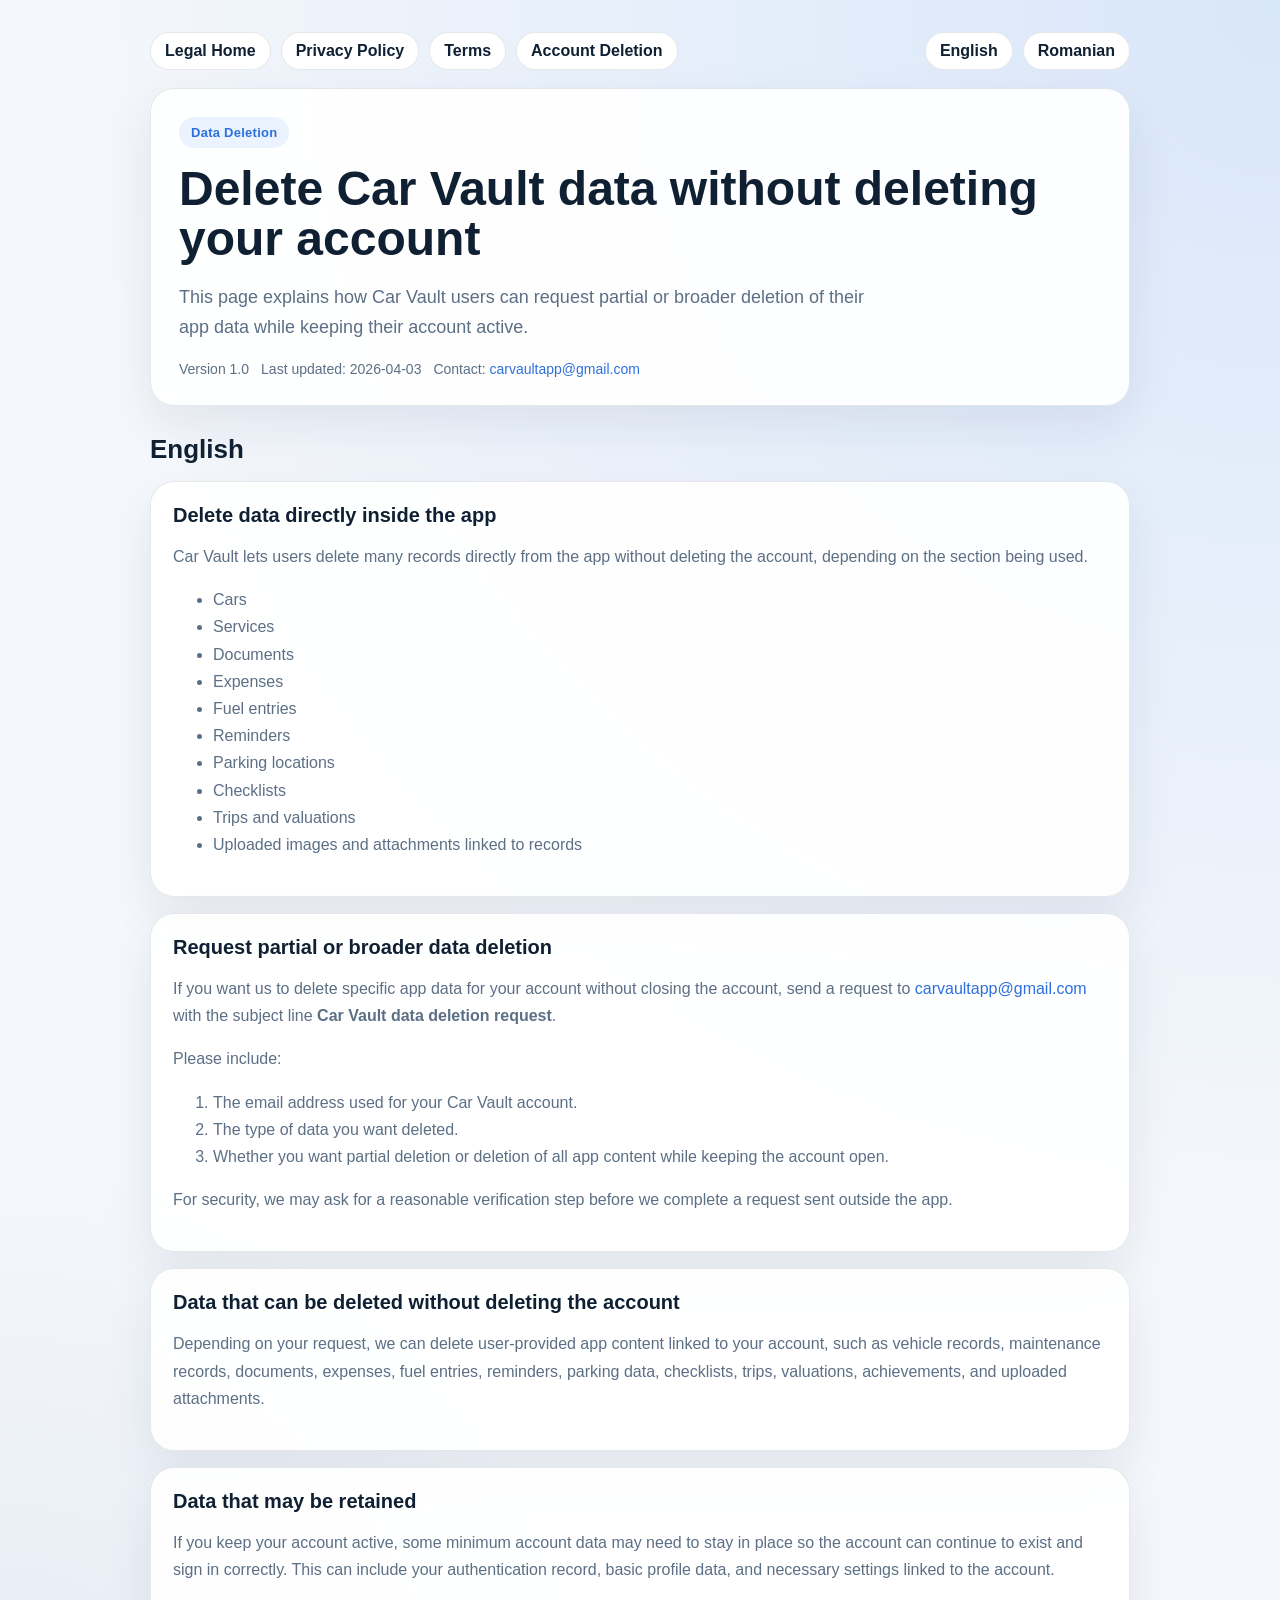
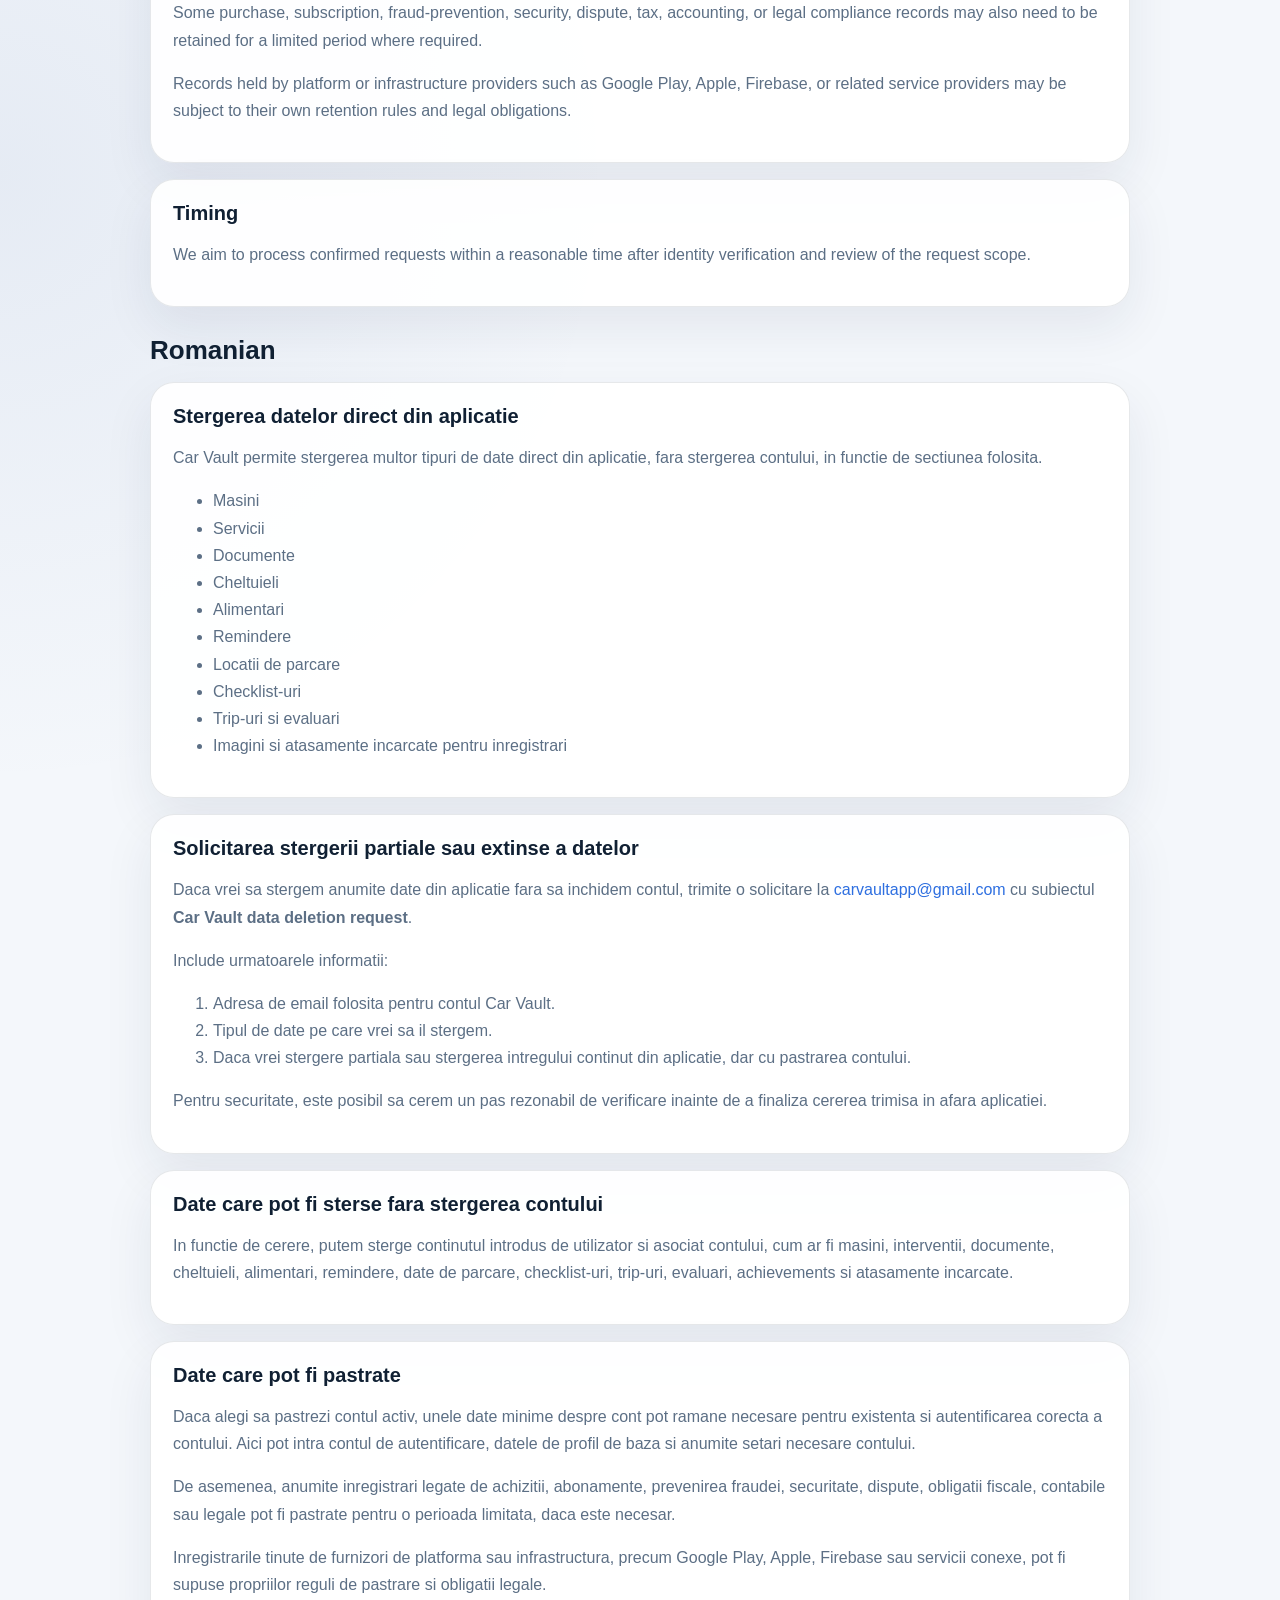
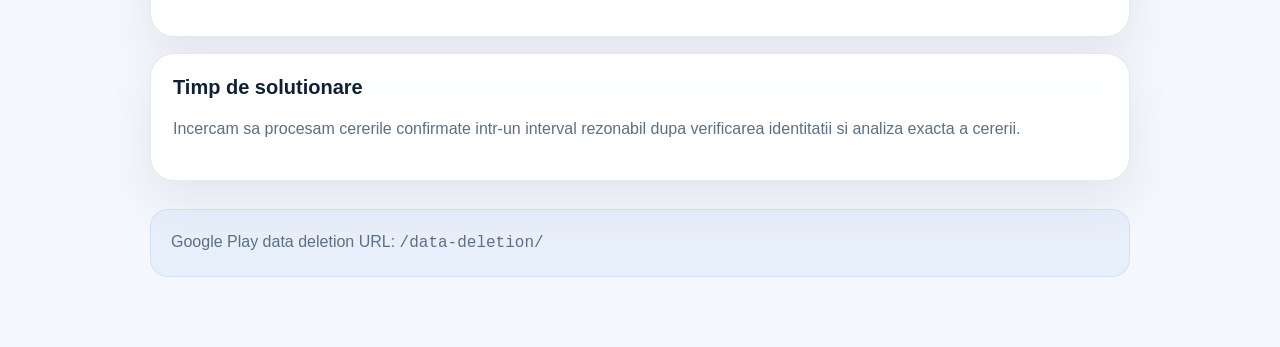
==== docs/data-deletion/index.html @ 2d4adf83 "Add files via upload" ====
<!DOCTYPE html>
<html lang="en">
  <head>
    <meta charset="utf-8" />
    <meta name="viewport" content="width=device-width, initial-scale=1" />
    <title>Car Vault Data Deletion</title>
    <meta
      name="description"
      content="How to request partial or full data deletion in Car Vault without deleting your account."
    />
    <link rel="stylesheet" href="../styles.css" />
  </head>
  <body>
    <main class="page">
      <div class="topbar">
        <nav>
          <a class="chip" href="../">Legal Home</a>
          <a class="chip" href="../privacy/">Privacy Policy</a>
          <a class="chip" href="../terms/">Terms</a>
          <a class="chip" href="../delete-account/">Account Deletion</a>
        </nav>
        <div class="lang-nav">
          <a class="chip" href="#en">English</a>
          <a class="chip" href="#ro">Romanian</a>
        </div>
      </div>

      <section class="hero">
        <span class="eyebrow">Data Deletion</span>
        <h1>Delete Car Vault data without deleting your account</h1>
        <p>
          This page explains how Car Vault users can request partial or broader
          deletion of their app data while keeping their account active.
        </p>
        <div class="meta">
          <span>Version 1.0</span>
          <span>Last updated: 2026-04-03</span>
          <span>Contact: <a href="mailto:carvaultapp@gmail.com">carvaultapp@gmail.com</a></span>
        </div>
      </section>

      <section id="en" class="language-block">
        <h2>English</h2>

        <article class="section-card">
          <h3>Delete data directly inside the app</h3>
          <p>
            Car Vault lets users delete many records directly from the app without
            deleting the account, depending on the section being used.
          </p>
          <ul>
            <li>Cars</li>
            <li>Services</li>
            <li>Documents</li>
            <li>Expenses</li>
            <li>Fuel entries</li>
            <li>Reminders</li>
            <li>Parking locations</li>
            <li>Checklists</li>
            <li>Trips and valuations</li>
            <li>Uploaded images and attachments linked to records</li>
          </ul>
        </article>

        <article class="section-card">
          <h3>Request partial or broader data deletion</h3>
          <p>
            If you want us to delete specific app data for your account without closing
            the account, send a request to
            <a href="mailto:carvaultapp@gmail.com?subject=Car%20Vault%20data%20deletion%20request">carvaultapp@gmail.com</a>
            with the subject line <strong>Car Vault data deletion request</strong>.
          </p>
          <p>Please include:</p>
          <ol>
            <li>The email address used for your Car Vault account.</li>
            <li>The type of data you want deleted.</li>
            <li>Whether you want partial deletion or deletion of all app content while keeping the account open.</li>
          </ol>
          <p>
            For security, we may ask for a reasonable verification step before we
            complete a request sent outside the app.
          </p>
        </article>

        <article class="section-card">
          <h3>Data that can be deleted without deleting the account</h3>
          <p>
            Depending on your request, we can delete user-provided app content linked to
            your account, such as vehicle records, maintenance records, documents,
            expenses, fuel entries, reminders, parking data, checklists, trips,
            valuations, achievements, and uploaded attachments.
          </p>
        </article>

        <article class="section-card">
          <h3>Data that may be retained</h3>
          <p>
            If you keep your account active, some minimum account data may need to stay
            in place so the account can continue to exist and sign in correctly. This
            can include your authentication record, basic profile data, and necessary
            settings linked to the account.
          </p>
          <p>
            Some purchase, subscription, fraud-prevention, security, dispute, tax,
            accounting, or legal compliance records may also need to be retained for a
            limited period where required.
          </p>
          <p>
            Records held by platform or infrastructure providers such as Google Play,
            Apple, Firebase, or related service providers may be subject to their own
            retention rules and legal obligations.
          </p>
        </article>

        <article class="section-card">
          <h3>Timing</h3>
          <p>
            We aim to process confirmed requests within a reasonable time after identity
            verification and review of the request scope.
          </p>
        </article>
      </section>

      <section id="ro" class="language-block">
        <h2>Romanian</h2>

        <article class="section-card">
          <h3>Stergerea datelor direct din aplicatie</h3>
          <p>
            Car Vault permite stergerea multor tipuri de date direct din aplicatie,
            fara stergerea contului, in functie de sectiunea folosita.
          </p>
          <ul>
            <li>Masini</li>
            <li>Servicii</li>
            <li>Documente</li>
            <li>Cheltuieli</li>
            <li>Alimentari</li>
            <li>Remindere</li>
            <li>Locatii de parcare</li>
            <li>Checklist-uri</li>
            <li>Trip-uri si evaluari</li>
            <li>Imagini si atasamente incarcate pentru inregistrari</li>
          </ul>
        </article>

        <article class="section-card">
          <h3>Solicitarea stergerii partiale sau extinse a datelor</h3>
          <p>
            Daca vrei sa stergem anumite date din aplicatie fara sa inchidem contul,
            trimite o solicitare la
            <a href="mailto:carvaultapp@gmail.com?subject=Car%20Vault%20data%20deletion%20request">carvaultapp@gmail.com</a>
            cu subiectul <strong>Car Vault data deletion request</strong>.
          </p>
          <p>Include urmatoarele informatii:</p>
          <ol>
            <li>Adresa de email folosita pentru contul Car Vault.</li>
            <li>Tipul de date pe care vrei sa il stergem.</li>
            <li>Daca vrei stergere partiala sau stergerea intregului continut din aplicatie, dar cu pastrarea contului.</li>
          </ol>
          <p>
            Pentru securitate, este posibil sa cerem un pas rezonabil de verificare
            inainte de a finaliza cererea trimisa in afara aplicatiei.
          </p>
        </article>

        <article class="section-card">
          <h3>Date care pot fi sterse fara stergerea contului</h3>
          <p>
            In functie de cerere, putem sterge continutul introdus de utilizator si
            asociat contului, cum ar fi masini, interventii, documente, cheltuieli,
            alimentari, remindere, date de parcare, checklist-uri, trip-uri, evaluari,
            achievements si atasamente incarcate.
          </p>
        </article>

        <article class="section-card">
          <h3>Date care pot fi pastrate</h3>
          <p>
            Daca alegi sa pastrezi contul activ, unele date minime despre cont pot
            ramane necesare pentru existenta si autentificarea corecta a contului. Aici
            pot intra contul de autentificare, datele de profil de baza si anumite
            setari necesare contului.
          </p>
          <p>
            De asemenea, anumite inregistrari legate de achizitii, abonamente,
            prevenirea fraudei, securitate, dispute, obligatii fiscale, contabile sau
            legale pot fi pastrate pentru o perioada limitata, daca este necesar.
          </p>
          <p>
            Inregistrarile tinute de furnizori de platforma sau infrastructura, precum
            Google Play, Apple, Firebase sau servicii conexe, pot fi supuse propriilor
            reguli de pastrare si obligatii legale.
          </p>
        </article>

        <article class="section-card">
          <h3>Timp de solutionare</h3>
          <p>
            Incercam sa procesam cererile confirmate intr-un interval rezonabil dupa
            verificarea identitatii si analiza exacta a cererii.
          </p>
        </article>
      </section>

      <p class="footer-note">
        Google Play data deletion URL:
        <code>/data-deletion/</code>
      </p>
    </main>
  </body>
</html>
---- docs/styles.css ----
:root {
  color-scheme: light;
  --bg: #f4f7fb;
  --surface: rgba(255, 255, 255, 0.92);
  --surface-strong: #ffffff;
  --text: #102033;
  --muted: #5c6f85;
  --border: rgba(16, 32, 51, 0.1);
  --accent: #5b9bf5;
  --accent-strong: #2e6fe0;
  --shadow: 0 20px 50px rgba(24, 42, 74, 0.08);
  --max: 980px;
}

* {
  box-sizing: border-box;
}

html {
  scroll-behavior: smooth;
}

body {
  margin: 0;
  min-height: 100vh;
  font-family: "Segoe UI", "SF Pro Text", "Helvetica Neue", Arial, sans-serif;
  background:
    radial-gradient(circle at top right, rgba(91, 155, 245, 0.18), transparent 32%),
    radial-gradient(circle at left center, rgba(58, 96, 163, 0.08), transparent 28%),
    var(--bg);
  color: var(--text);
}

a {
  color: var(--accent-strong);
  text-decoration: none;
}

a:hover {
  text-decoration: underline;
}

.page {
  width: min(calc(100% - 32px), var(--max));
  margin: 0 auto;
  padding: 32px 0 56px;
}

.hero,
.panel,
.section-card {
  background: var(--surface);
  border: 1px solid var(--border);
  box-shadow: var(--shadow);
  border-radius: 24px;
}

.hero {
  padding: 28px;
  margin-bottom: 24px;
}

.eyebrow {
  display: inline-flex;
  align-items: center;
  gap: 8px;
  padding: 8px 12px;
  border-radius: 999px;
  background: rgba(91, 155, 245, 0.12);
  color: var(--accent-strong);
  font-size: 13px;
  font-weight: 700;
  letter-spacing: 0.02em;
}

h1 {
  margin: 16px 0 12px;
  font-size: clamp(32px, 5vw, 48px);
  line-height: 1.04;
}

h2 {
  margin: 0 0 12px;
  font-size: 26px;
}

h3 {
  margin: 0 0 10px;
  font-size: 20px;
}

p,
li {
  color: var(--muted);
  font-size: 16px;
  line-height: 1.7;
}

.hero p {
  max-width: 720px;
  font-size: 18px;
}

.meta {
  display: flex;
  flex-wrap: wrap;
  gap: 12px;
  margin-top: 18px;
  color: var(--muted);
  font-size: 14px;
}

.grid {
  display: grid;
  grid-template-columns: repeat(auto-fit, minmax(240px, 1fr));
  gap: 18px;
}

.panel {
  padding: 22px;
}

.panel p {
  margin: 0 0 18px;
}

.button-row {
  display: flex;
  flex-wrap: wrap;
  gap: 12px;
}

.button,
.button-secondary {
  display: inline-flex;
  align-items: center;
  justify-content: center;
  gap: 8px;
  min-height: 44px;
  padding: 0 16px;
  border-radius: 999px;
  font-weight: 700;
  transition: transform 140ms ease, box-shadow 140ms ease, background 140ms ease;
}

.button {
  background: linear-gradient(135deg, var(--accent), var(--accent-strong));
  color: #fff;
  box-shadow: 0 14px 28px rgba(46, 111, 224, 0.24);
}

.button:hover,
.button-secondary:hover {
  text-decoration: none;
  transform: translateY(-1px);
}

.button-secondary {
  background: rgba(91, 155, 245, 0.08);
  color: var(--accent-strong);
}

.topbar {
  display: flex;
  flex-wrap: wrap;
  align-items: center;
  justify-content: space-between;
  gap: 12px;
  margin-bottom: 18px;
}

.topbar nav,
.lang-nav {
  display: flex;
  flex-wrap: wrap;
  gap: 10px;
}

.chip {
  display: inline-flex;
  align-items: center;
  min-height: 38px;
  padding: 0 14px;
  border-radius: 999px;
  border: 1px solid var(--border);
  background: var(--surface-strong);
  color: var(--text);
  font-weight: 600;
}

.language-block {
  margin-top: 28px;
}

.language-block:first-of-type {
  margin-top: 0;
}

.section-card {
  padding: 22px;
  margin-top: 16px;
}

.footer-note {
  margin-top: 28px;
  padding: 18px 20px;
  border-radius: 18px;
  background: rgba(91, 155, 245, 0.08);
  border: 1px solid rgba(91, 155, 245, 0.16);
  color: var(--muted);
}

code {
  font-family: "Cascadia Code", Consolas, monospace;
}

@media (max-width: 720px) {
  .page {
    width: min(calc(100% - 20px), var(--max));
    padding-top: 20px;
    padding-bottom: 32px;
  }

  .hero,
  .panel,
  .section-card {
    border-radius: 20px;
  }

  .hero {
    padding: 22px;
  }

  .panel,
  .section-card {
    padding: 18px;
  }
}
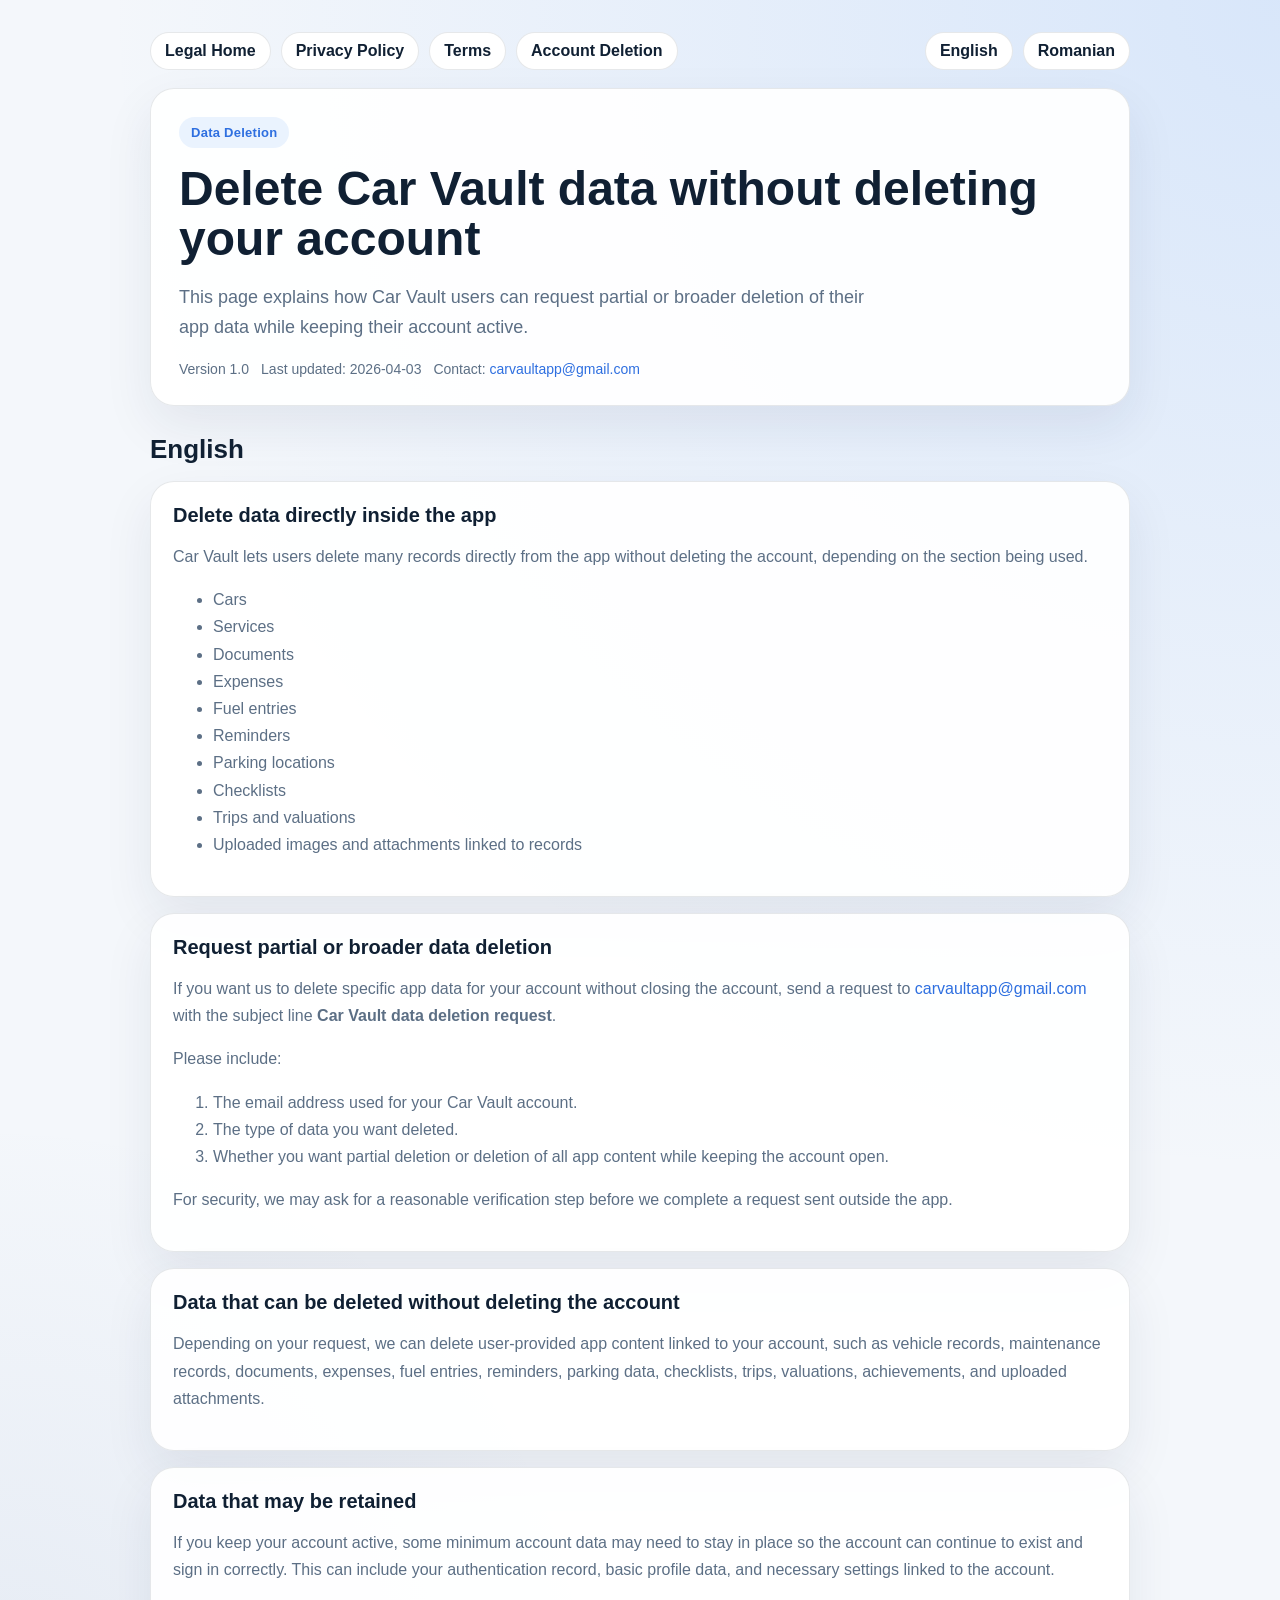
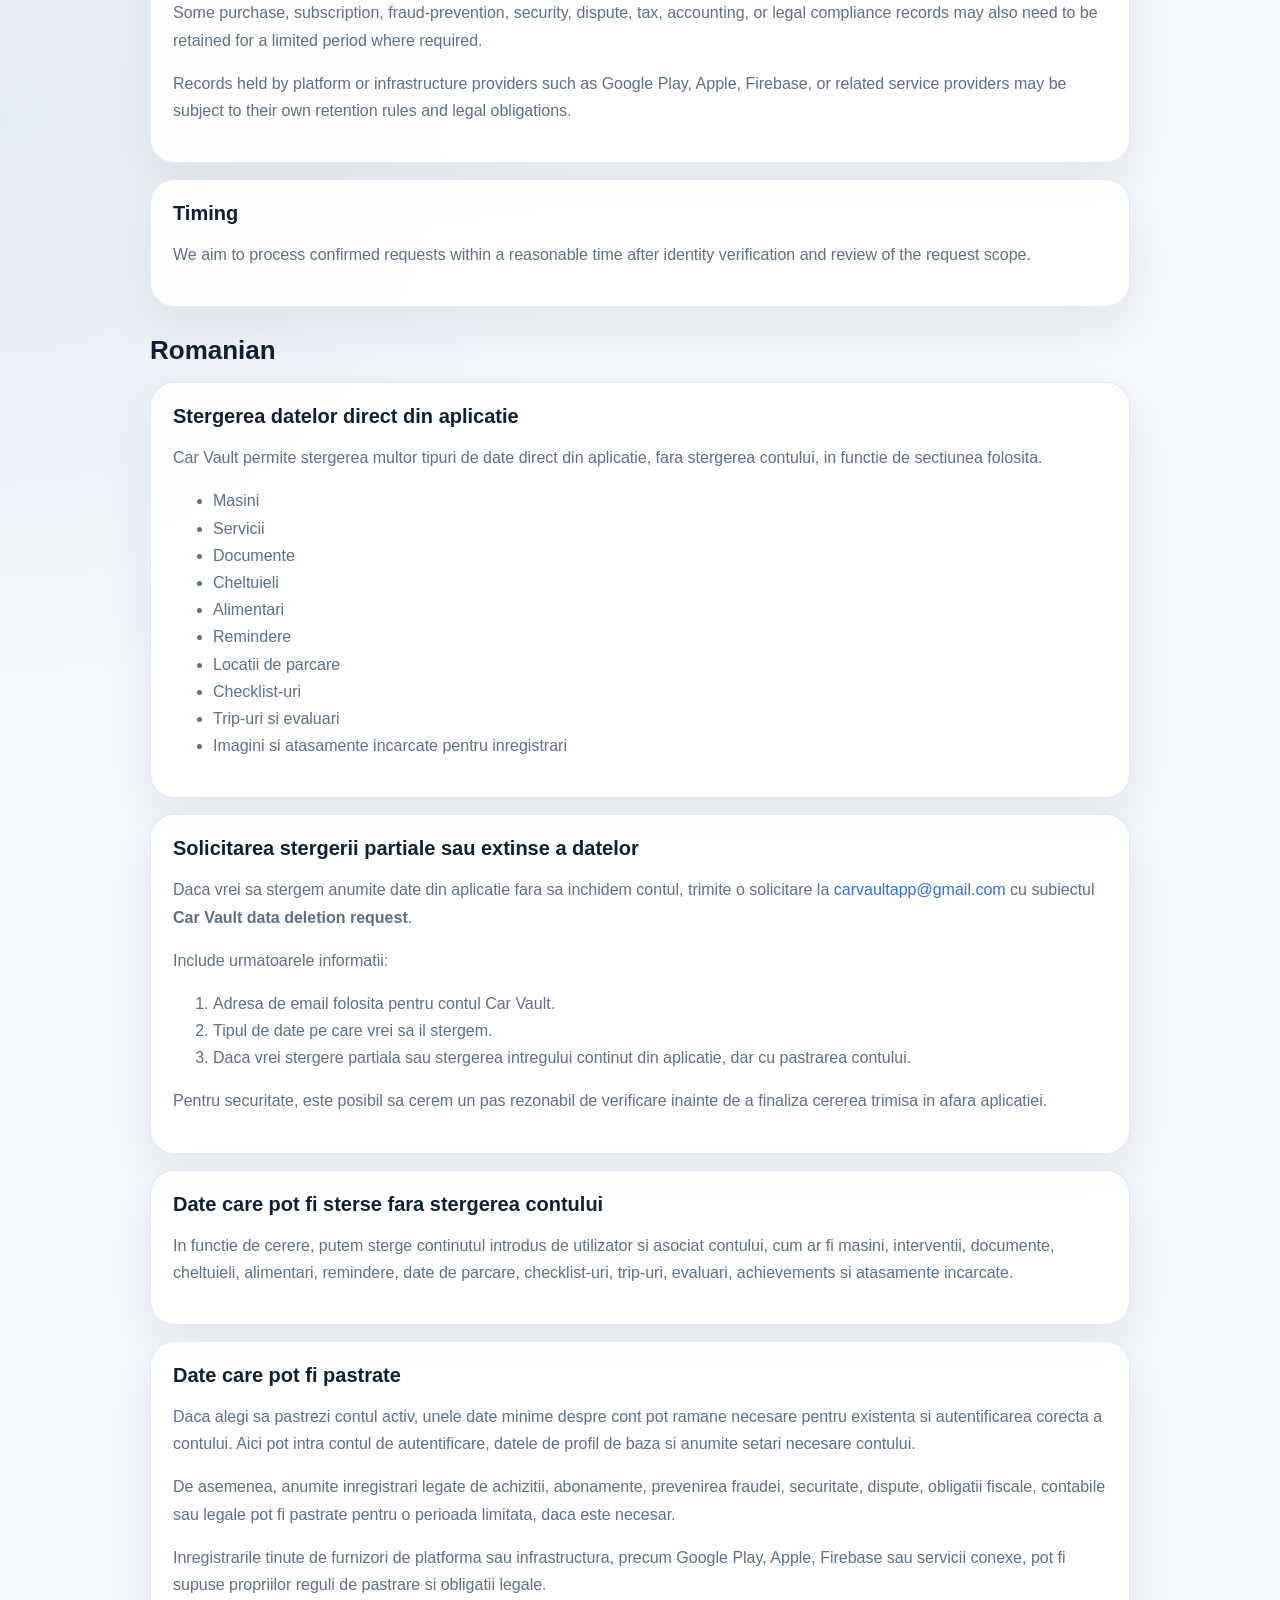
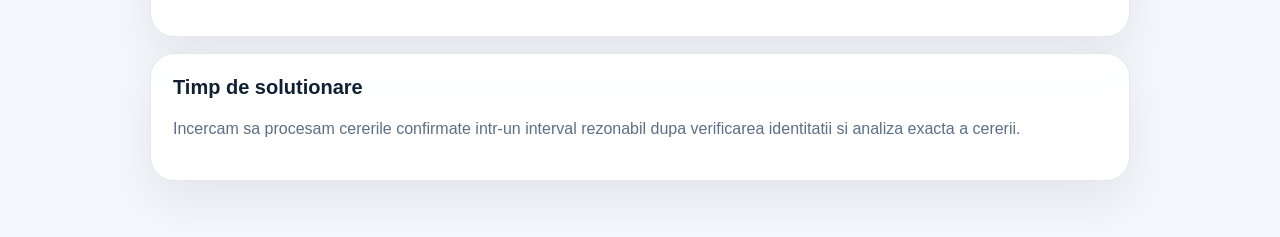
==== commit f7f827f6: "Update index.html" ====
--- a/docs/data-deletion/index.html
+++ b/docs/data-deletion/index.html
@@ -202,11 +202,6 @@
           </p>
         </article>
       </section>
-
-      <p class="footer-note">
-        Google Play data deletion URL:
-        <code>/data-deletion/</code>
-      </p>
     </main>
   </body>
 </html>
